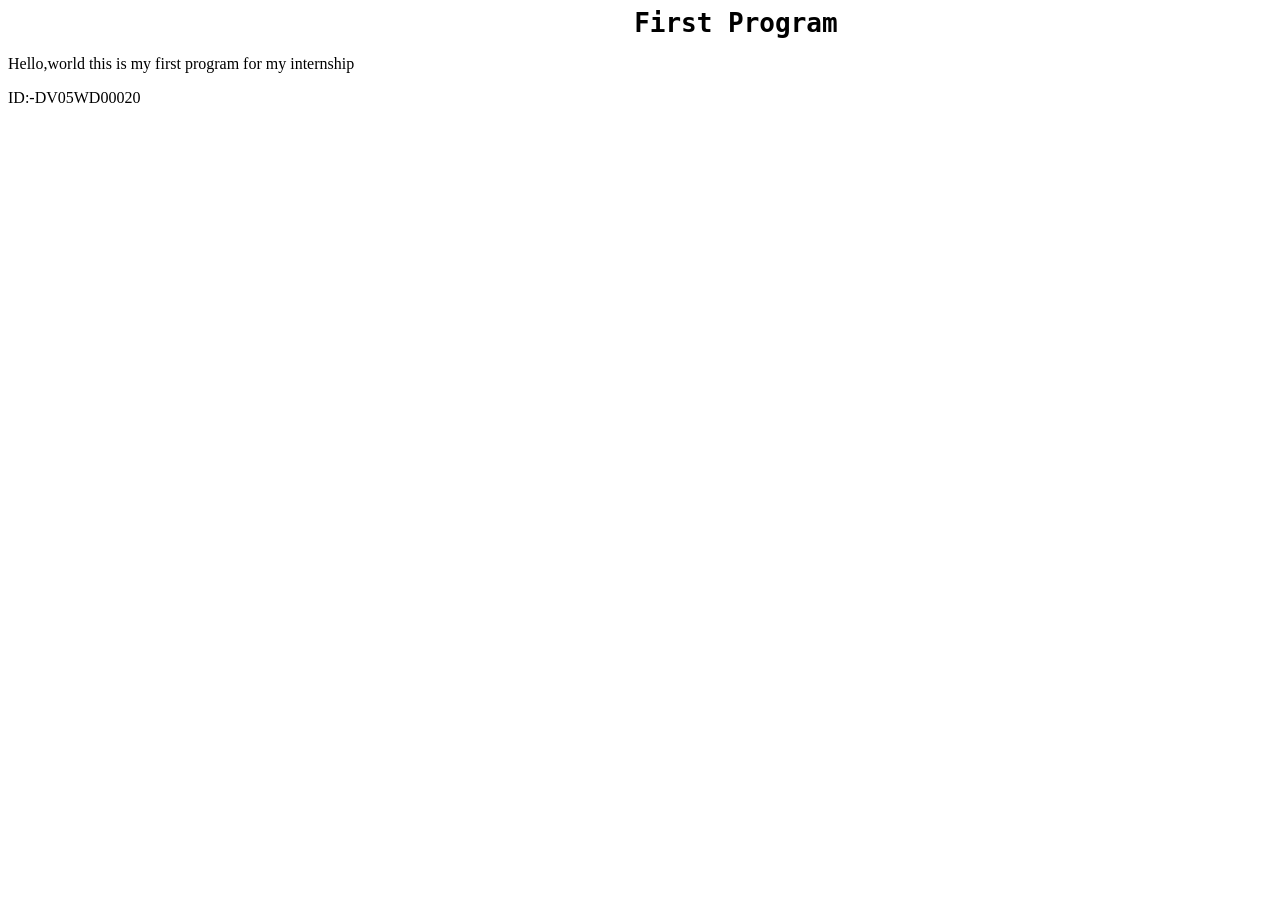
==== index.html @ 04a5b18d "Initial commit" ====
<html>
    <head>
        <title>Hello_World</title>
    </head>
    <body>
        <pre><h1>                                        First Program</h1></pre>
        <p>Hello,world this is my first program for my internship</p>
        <p>ID:-DV05WD00020</p>
    </body>
</html>
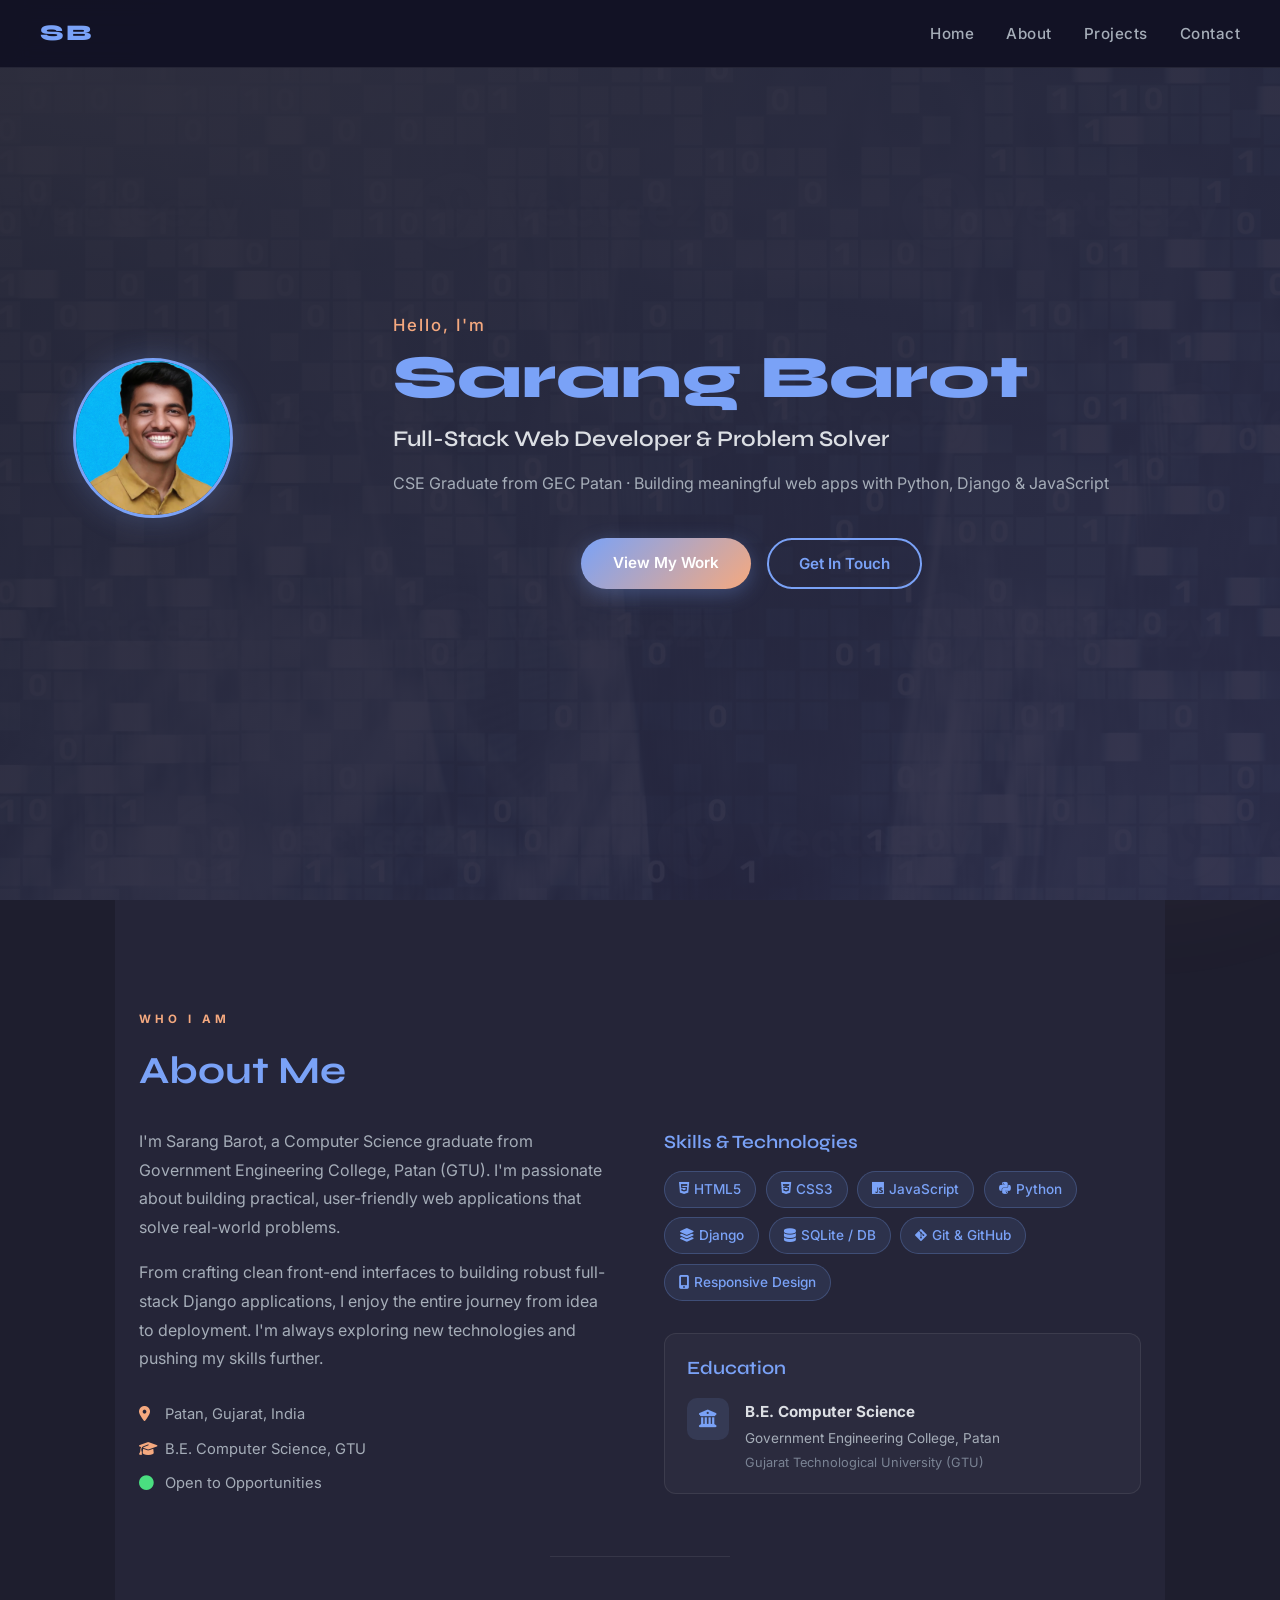
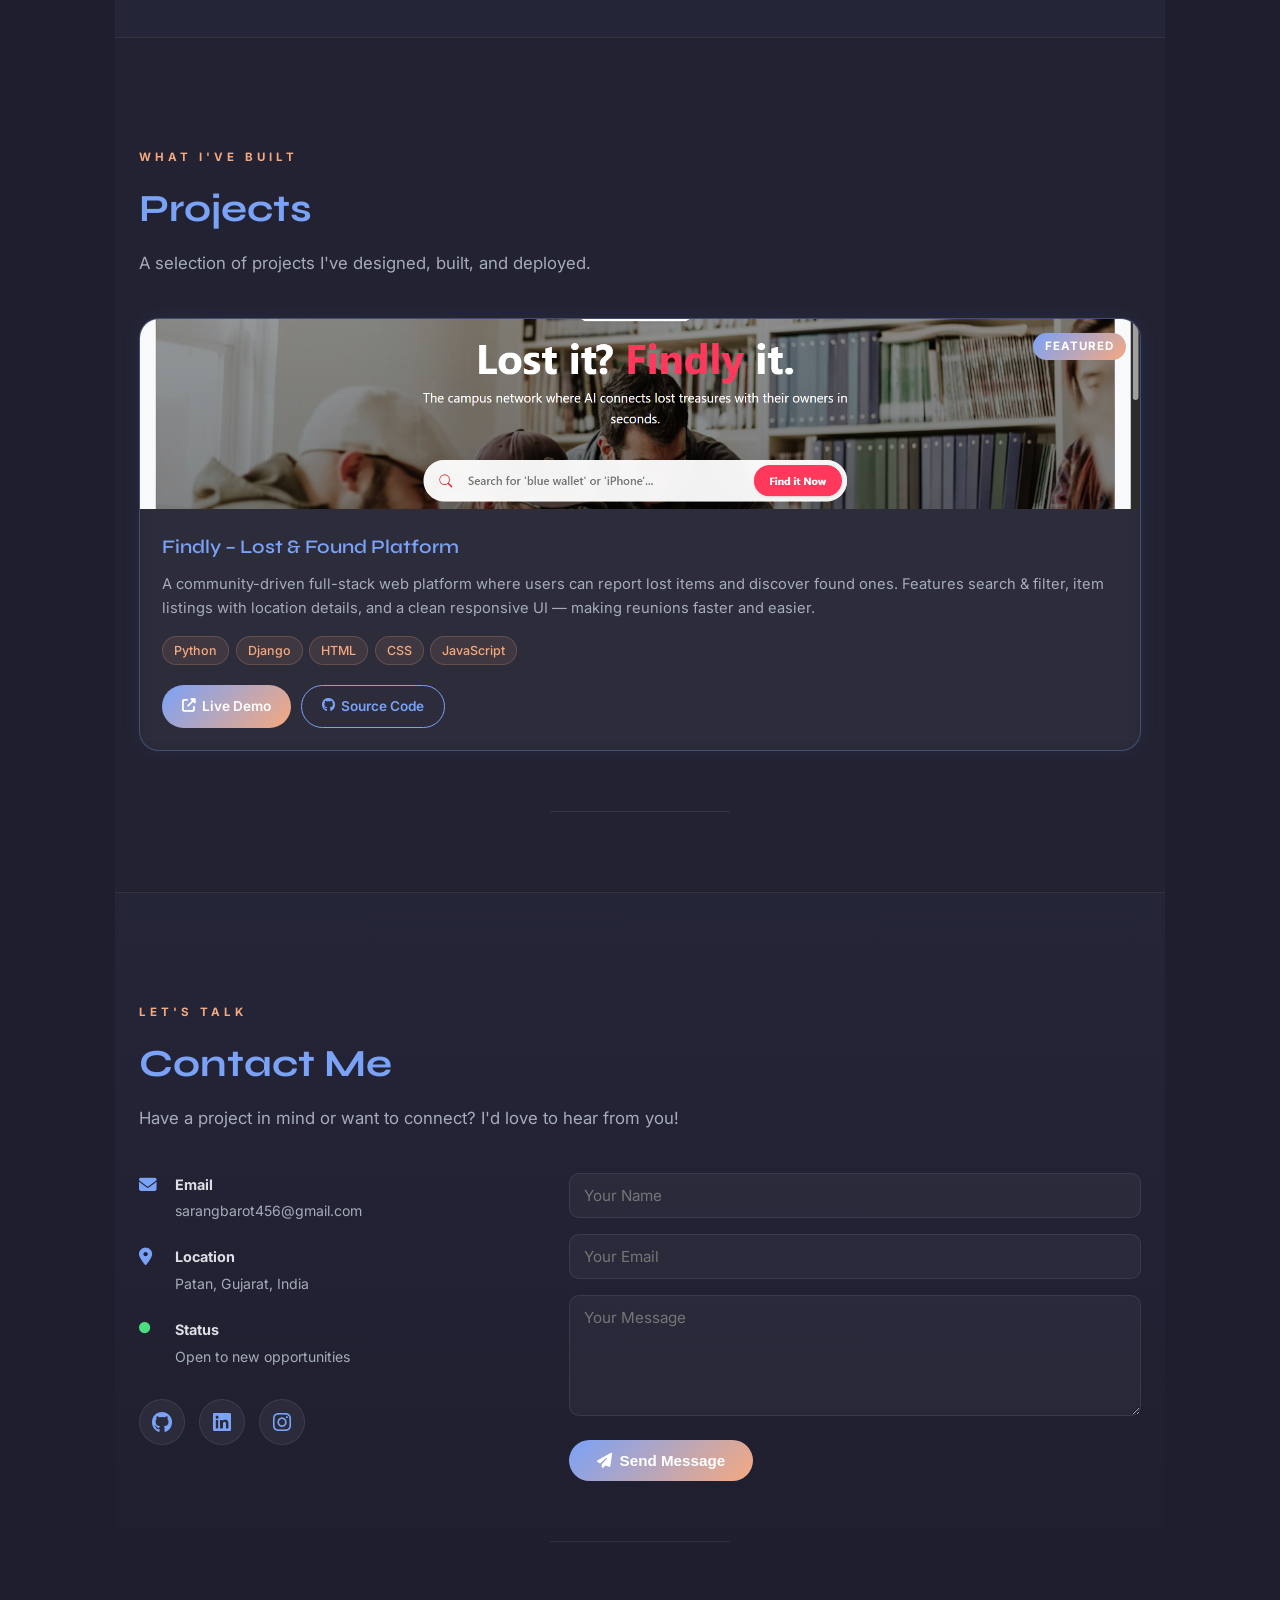
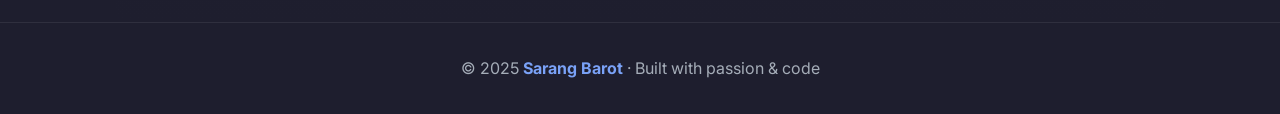
==== commit 69ffb042: "changes other file location" ====
--- a/index.html
+++ b/index.html
@@ -1,10 +1,189 @@
-<html>
-    <head>
-        <title>Hello_World</title>
-    </head>
-    <body>
-        <pre><h1>                                        First Program</h1></pre>
-        <p>Hello,world this is my first program for my internship</p>
-        <p>ID:-DV05WD00020</p>
-    </body>
-</html>+<!DOCTYPE html>
+<html lang="en">
+
+<head>
+  <meta charset="UTF-8" />
+  <meta name="viewport" content="width=device-width, initial-scale=1.0" />
+  <title>Sarang Barot – Web Developer</title>
+  <link rel="stylesheet" href="styles.css" />
+  <link rel="stylesheet" href="https://cdnjs.cloudflare.com/ajax/libs/font-awesome/6.4.0/css/all.min.css">
+  <link href="https://fonts.googleapis.com/css2?family=Syne:wght@400;600;700;800&family=Inter:wght@300;400;500&display=swap" rel="stylesheet">
+</head>
+
+<body>
+
+    <div class="bg-blur-circle-1"></div>
+    <div class="bg-blur-circle-2"></div>
+
+  <!-- NAVBAR -->
+  <header>
+    <div class="nav-brand">SB</div>
+    <nav>
+      <ul>
+        <li><a href="#home">Home</a></li>
+        <li><a href="#about">About</a></li>
+        <li><a href="#projects">Projects</a></li>
+        <li><a href="#contact">Contact</a></li>
+      </ul>
+    </nav>
+  </header>
+
+ <!-- HERO -->
+<!-- HERO SECTION UPDATED -->
+<section id="home" class="bg-hero hero-section">
+  <div class="hero-content">
+    <!-- 1. The Photo -->
+    <img src="images/DP.png" alt="Sarang Barot" class="profile-photo" />
+
+    <!-- 2. The Text Wrapper -->
+    <div class="hero-text-wrapper">
+      <p class="hero-greeting">Hello, I'm</p>
+      <h1>Sarang Barot</h1>
+      <p class="hero-tagline">Full-Stack Web Developer &amp; Problem Solver</p>
+      <p class="hero-sub">CSE Graduate from GEC Patan &middot; Building meaningful web apps with Python, Django &amp; JavaScript</p>
+      <div class="hero-cta">
+        <a href="#projects" class="btn-primary">View My Work</a>
+        <a href="#contact" class="btn-outline">Get In Touch</a>
+      </div>
+    </div>
+  </div>
+</section>
+
+  <!-- ABOUT -->
+  <section id="about" class="bg-dark-alt">
+    <div class="section-label">WHO I AM</div>
+    <h2>About Me</h2>
+    <div class="about-grid">
+      <div class="about-text">
+        <p>
+          I'm Sarang Barot, a Computer Science graduate from Government Engineering College, Patan (GTU). I'm
+          passionate about building practical, user-friendly web applications that solve real-world problems.
+        </p>
+        <p style="margin-top:1rem;">
+          From crafting clean front-end interfaces to building robust full-stack Django applications, I enjoy the
+          entire journey from idea to deployment. I'm always exploring new technologies and pushing my skills further.
+        </p>
+        <div class="about-meta">
+          <span><i class="fas fa-map-marker-alt"></i> Patan, Gujarat, India</span>
+          <span><i class="fas fa-graduation-cap"></i> B.E. Computer Science, GTU</span>
+          <span><i class="fas fa-circle available-dot"></i> Open to Opportunities</span>
+        </div>
+      </div>
+      <div class="skills-side">
+        <h3>Skills &amp; Technologies</h3>
+        <div class="skill-tags">
+          <span class="tag"><i class="fab fa-html5"></i> HTML5</span>
+          <span class="tag"><i class="fab fa-css3-alt"></i> CSS3</span>
+          <span class="tag"><i class="fab fa-js"></i> JavaScript</span>
+          <span class="tag"><i class="fab fa-python"></i> Python</span>
+          <span class="tag"><i class="fas fa-layer-group"></i> Django</span>
+          <span class="tag"><i class="fas fa-database"></i> SQLite / DB</span>
+          <span class="tag"><i class="fab fa-git-alt"></i> Git &amp; GitHub</span>
+          <span class="tag"><i class="fas fa-mobile-alt"></i> Responsive Design</span>
+        </div>
+        <div class="education-box">
+          <h3>Education</h3>
+          <div class="edu-item">
+            <div class="edu-icon"><i class="fas fa-university"></i></div>
+            <div>
+              <strong>B.E. Computer Science</strong>
+              <p>Government Engineering College, Patan</p>
+              <p class="edu-sub">Gujarat Technological University (GTU)</p>
+            </div>
+          </div>
+        </div>
+      </div>
+    </div>
+  </section>
+
+  <!-- PROJECTS -->
+  <section id="projects" class="bg-glass">
+    <div class="section-label">WHAT I'VE BUILT</div>
+    <h2>Projects</h2>
+    <p class="section-sub">A selection of projects I've designed, built, and deployed.</p>
+
+    <div class="project-list">
+
+      <!-- Findly -->
+      <div class="project-card featured">
+        <div class="project-badge">Featured</div>
+        <img src="images/home.png" alt="Findly Lost and Found Platform">
+        <div class="project-body">
+          <h3>Findly &ndash; Lost &amp; Found Platform</h3>
+          <p>A community-driven full-stack web platform where users can report lost items and discover found ones.
+            Features search &amp; filter, item listings with location details, and a clean responsive UI &mdash; making
+            reunions faster and easier.</p>
+          <div class="tech-stack">
+            <span>Python</span>
+            <span>Django</span>
+            <span>HTML</span>
+            <span>CSS</span>
+            <span>JavaScript</span>
+          </div>
+          <div class="project-links">
+            <a href="https://gem-findly.onrender.com/" target="_blank" class="btn">
+              <i class="fas fa-external-link-alt"></i> Live Demo
+            </a>
+            <a href="https://github.com/sarang456/Gem_Findly" target="_blank" class="btn btn-ghost">
+              <i class="fab fa-github"></i> Source Code
+            </a>
+          </div>
+        </div>
+      </div>
+
+    </div>
+  </section>
+
+  <!-- CONTACT -->
+  <section id="contact" class="bg-dark-alt">
+    <div class="section-label">LET'S TALK</div>
+    <h2>Contact Me</h2>
+    <p class="section-sub">Have a project in mind or want to connect? I'd love to hear from you!</p>
+
+    <div class="contact-grid">
+      <div class="contact-info">
+        <div class="contact-item">
+          <i class="fas fa-envelope"></i>
+          <div>
+            <strong>Email</strong>
+            <p>sarangbarot456@gmail.com</p>
+          </div>
+        </div>
+        <div class="contact-item">
+          <i class="fas fa-map-marker-alt"></i>
+          <div>
+            <strong>Location</strong>
+            <p>Patan, Gujarat, India</p>
+          </div>
+        </div>
+        <div class="contact-item">
+          <i class="fas fa-circle available-dot" style="font-size:0.7rem; margin-top:5px;"></i>
+          <div>
+            <strong>Status</strong>
+            <p>Open to new opportunities</p>
+          </div>
+        </div>
+        <div class="social">
+          <a href="https://github.com/sarang456" target="_blank" title="GitHub"><i class="fab fa-github"></i></a>
+          <a href="https://linkedin.com/in/sarang-barot-cs2026/" target="_blank" title="LinkedIn"><i class="fab fa-linkedin"></i></a>
+          <a href="https://instagram.com/sarang_barot_/" target="_blank" title="Instagram"><i class="fab fa-instagram"></i></a>
+        </div>
+      </div>
+
+      <form id="contact-form">
+        <input type="text" name="name" placeholder="Your Name" required />
+        <input type="email" name="email" placeholder="Your Email" required />
+        <textarea name="message" rows="5" placeholder="Your Message" required></textarea>
+        <button type="submit"><i class="fas fa-paper-plane"></i> Send Message</button>
+      </form>
+    </div>
+  </section>
+
+  <footer>
+    <p>&copy; 2025 <strong>Sarang Barot</strong> &middot; Built with passion &amp; code</p>
+  </footer>
+
+  <script src="script.js"></script>
+</body>
+
+</html>
--- a/styles.css
+++ b/styles.css
@@ -0,0 +1,705 @@
+/* ===== RESET & ROOT ===== */
+* {
+  margin: 0;
+  padding: 0;
+  box-sizing: border-box;
+}
+
+html {
+  scroll-behavior: smooth;
+}
+
+:root {
+  --primary: #7aa2f7;
+  --secondary: #f5a97f;
+  --accent: #9ece6a;
+  --bg-dark: #1e1e2e;
+  --bg-alt: #252538;
+  --text-light: #dcdfe4;
+  --text-muted: #a5adb8;
+  --border: rgba(255,255,255,0.08);
+  --shadow: 0 8px 30px rgba(0,0,0,0.3);
+  --font-display: 'Syne', sans-serif;
+  --font-body: 'Inter', 'Segoe UI', sans-serif;
+}
+
+body {
+  font-family: var(--font-body);
+  background-color: var(--bg-dark);
+  color: var(--text-light);
+  line-height: 1.7;
+}
+
+h1, h2, h3 {
+  font-family: var(--font-display);
+}
+
+h1 {
+  font-size: clamp(2.4rem, 6vw, 3.8rem);
+  color: var(--primary);
+  font-weight: 800;
+  line-height: 1.1;
+}
+
+h2 {
+  font-size: clamp(1.6rem, 4vw, 2.4rem);
+  color: var(--primary);
+  font-weight: 700;
+  margin-bottom: 0.5rem;
+}
+
+h3 {
+  color: var(--primary);
+  font-weight: 600;
+  margin-bottom: 0.75rem;
+}
+
+p { font-size: 1rem; }
+
+a {
+  color: var(--primary);
+  text-decoration: none;
+  transition: color 0.3s;
+}
+a:hover { color: var(--secondary); }
+ul { list-style: none; }
+
+/* ===== HEADER / NAV ===== */
+header {
+  background: rgba(17, 17, 35, 0.92);
+  backdrop-filter: blur(12px);
+  padding: 0.9rem 2.5rem;
+  position: fixed;
+  top: 0; left: 0;
+  width: 100%;
+  z-index: 1000;
+  display: flex;
+  justify-content: space-between;
+  align-items: center;
+  border-bottom: 1px solid var(--border);
+}
+
+.nav-brand {
+  font-family: var(--font-display);
+  font-weight: 800;
+  font-size: 1.4rem;
+  color: var(--primary);
+  letter-spacing: 2px;
+}
+
+nav ul {
+  display: flex;
+  gap: 2rem;
+}
+
+nav ul li a {
+  color: var(--text-muted);
+  font-weight: 500;
+  font-size: 0.95rem;
+  letter-spacing: 0.5px;
+  transition: color 0.3s;
+}
+nav ul li a:hover { color: var(--primary); }
+
+/* ===== SECTION SHARED ===== */
+section {
+  padding: 110px 24px 80px;
+  max-width: 1050px;
+  margin: auto;
+  position: relative;
+  animation: sectionFadeIn 0.9s ease both;
+  opacity: 0;
+}
+
+.section-label {
+  font-size: 0.72rem;
+  font-weight: 700;
+  letter-spacing: 4px;
+  color: var(--secondary);
+  margin-bottom: 0.5rem;
+  text-transform: uppercase;
+}
+
+.section-sub {
+  color: var(--text-muted);
+  margin-bottom: 2.5rem;
+  font-size: 1.05rem;
+}
+
+section::after {
+  content: "";
+  display: block;
+  height: 1px;
+  background: var(--border);
+  margin: 60px auto 0;
+  max-width: 180px;
+}
+
+/* ===== ANIMATIONS ===== */
+@keyframes fadeInUp {
+  from { transform: translateY(30px); opacity: 0; }
+  to   { transform: translateY(0);    opacity: 1; }
+}
+
+@keyframes sectionFadeIn {
+  from { transform: translateY(50px); opacity: 0; }
+  to   { transform: translateY(0);    opacity: 1; }
+}
+
+/* ===== HERO ===== */
+.hero-section {
+  min-height: 100vh;
+  display: flex;
+  align-items: center;
+  justify-content: center;
+  padding-top: 80px;
+  max-width: 100%;
+}
+
+.bg-hero {
+  background: linear-gradient(to bottom right, rgba(30,30,46,0.93), rgba(42,42,70,0.93)),
+    url('../images/hero-bg.jpg') no-repeat center/cover;
+}
+
+.hero-content {
+  max-width: 1100px; /* Increased to give side-by-side more room */
+  margin: auto;
+  display: flex;
+  align-items: center; /* Vertically centers photo and text */
+  gap: 10rem; /* Space between photo and text */
+  text-align: left; /* Align text to the left */
+  animation: fadeInUp 1.2s ease both;
+}
+
+.hero-text-area {
+  flex: 1; /* Takes up slightly more space than the image */
+}
+
+.hero-image-area {
+  flex: 0.8;
+  display: flex;
+  justify-content: center;
+}
+
+/* Adjust the photo - remove the margin-bottom you had for centering */
+.profile-photo {
+  width: 280px; /* Slightly larger for the side-layout */
+  height: 280px;
+  border-radius: 50%;
+  object-fit: cover;
+  border: 4px solid var(--primary);
+  box-shadow: 0 0 40px rgba(122, 162, 247, 0.2);
+  margin-bottom: 0; /* Removed margin-bottom since it's now side-by-side */
+  flex-shrink: 0; /* Prevents the photo from squishing */ 
+}
+
+/* Adjust buttons to align left */
+.hero-cta {
+  justify-content: flex-start;
+}
+
+/* RESPONSIVE: Stack them back on mobile */
+@media (max-width: 900px) {
+  .hero-content.split-layout {
+    flex-direction: column; /* Text on top, image below (or vice versa) */
+    text-align: center;
+    gap: 2rem;
+  }
+  
+  .hero-cta {
+    justify-content: center;
+  }
+
+  .profile-photo {
+    width: 200px;
+    height: 200px;
+  }
+}
+
+.hero-greeting {
+  font-size: 1.05rem;
+  color: var(--secondary);
+  letter-spacing: 2px;
+  margin-bottom: 0.4rem;
+  font-weight: 500;
+}
+
+.hero-tagline {
+  font-family: var(--font-display);
+  font-size: clamp(1.1rem, 3vw, 1.4rem);
+  color: var(--text-light);
+  font-weight: 600;
+  margin: 0.5rem 0 0.75rem;
+}
+
+.hero-sub {
+  font-size: 1rem;
+  color: var(--text-muted);
+  margin-bottom: 2.5rem;
+  line-height: 1.7;
+}
+
+.profile-photo {
+  width: 160px;
+  height: 160px;
+  border-radius: 50%;
+  object-fit: cover;
+  border: 3px solid var(--primary);
+  box-shadow: 0 0 30px rgba(122, 162, 247, 0.25);
+  margin-bottom: 1.5rem;
+}
+
+.hero-cta {
+  display: flex;
+  gap: 1rem;
+  justify-content: center;
+  flex-wrap: wrap;
+}
+
+.btn-primary {
+  background: linear-gradient(135deg, var(--primary), var(--secondary));
+  color: #fff;
+  padding: 12px 32px;
+  border-radius: 50px;
+  font-weight: 600;
+  font-size: 0.95rem;
+  transition: transform 0.3s, box-shadow 0.3s;
+  box-shadow: 0 5px 20px rgba(122,162,247,0.3);
+  position: relative;
+  overflow: hidden;
+  z-index: 1;
+}
+.btn-primary:hover {
+  transform: translateY(-3px);
+  box-shadow: 0 10px 30px rgba(122,162,247,0.4);
+  color: #fff;
+}
+
+.btn-primary::after {
+  content: "";
+  position: absolute;
+  top: -50%;
+  left: -60%;
+  width: 50px;
+  height: 200%;
+  background: rgba(255, 255, 255, 0.2);
+  transform: rotate(25deg);
+  transition: all 0.5s;
+  z-index: -1;
+}
+
+.btn-primary:hover::after {
+  left: 120%;
+}
+
+.btn-outline {
+  border: 2px solid var(--primary);
+  color: var(--primary);
+  padding: 11px 30px;
+  border-radius: 50px;
+  font-weight: 600;
+  font-size: 0.95rem;
+  transition: all 0.3s;
+}
+.btn-outline:hover {
+  background: var(--primary);
+  color: #1e1e2e;
+  transform: translateY(-3px);
+}
+
+/* ===== ABOUT ===== */
+.bg-dark-alt { background-color: #252538; }
+
+.about-grid {
+  display: grid;
+  grid-template-columns: 1fr 1fr;
+  gap: 3rem;
+  align-items: start;
+  margin-top: 1.5rem;
+}
+
+.about-text p { color: var(--text-muted); line-height: 1.8; }
+
+.about-meta {
+  display: flex;
+  flex-direction: column;
+  gap: 0.6rem;
+  margin-top: 1.8rem;
+}
+
+.about-meta span {
+  display: flex;
+  align-items: center;
+  gap: 0.6rem;
+  font-size: 0.92rem;
+  color: var(--text-muted);
+}
+
+.about-meta i {
+  color: var(--secondary);
+  width: 16px;
+}
+
+.available-dot { color: #4ade80 !important; }
+
+/* SKILLS */
+.skill-tags {
+  display: flex;
+  flex-wrap: wrap;
+  gap: 0.6rem;
+  margin-bottom: 2rem;
+}
+
+.tag {
+  background: rgba(122,162,247,0.1);
+  border: 1px solid rgba(122,162,247,0.25);
+  color: var(--primary);
+  padding: 6px 14px;
+  border-radius: 20px;
+  font-size: 0.85rem;
+  font-weight: 500;
+  display: flex;
+  align-items: center;
+  gap: 5px;
+  transition: background 0.3s, transform 0.2s;
+}
+.tag:hover {
+  background: rgba(122,162,247,0.2);
+  transform: translateY(-2px);
+}
+
+/* EDUCATION */
+.education-box {
+  background: rgba(255,255,255,0.03);
+  border: 1px solid var(--border);
+  border-radius: 12px;
+  padding: 1.2rem 1.4rem;
+  margin-top: 0.5rem;
+}
+
+.edu-item {
+  display: flex;
+  gap: 1rem;
+  align-items: flex-start;
+  margin-top: 0.8rem;
+}
+
+.edu-icon {
+  width: 42px;
+  height: 42px;
+  background: rgba(122,162,247,0.12);
+  border-radius: 10px;
+  display: flex;
+  align-items: center;
+  justify-content: center;
+  color: var(--primary);
+  flex-shrink: 0;
+  font-size: 1.1rem;
+}
+
+.edu-item strong { color: var(--text-light); font-size: 0.95rem; }
+.edu-item p { color: var(--text-muted); font-size: 0.85rem; margin-top: 2px; }
+.edu-sub { color: #7a8394 !important; font-size: 0.8rem !important; }
+
+/* ===== PROJECTS ===== */
+.bg-glass {
+  background: rgba(255,255,255,0.02);
+  backdrop-filter: blur(4px);
+  border-top: 1px solid var(--border);
+  border-bottom: 1px solid var(--border);
+}
+
+.project-list {
+  display: grid;
+  grid-template-columns: repeat(auto-fit, minmax(290px, 1fr));
+  gap: 28px;
+  margin-top: 1rem;
+}
+
+.project-card {
+  background: rgba(255, 255, 255, 0.03);
+  backdrop-filter: blur(10px);
+  /* Thin, semi-transparent border creates a "glass" edge */
+  border: 1px solid rgba(255, 255, 255, 0.1);
+  border-radius: 20px; /* Softer corners */
+  transition: all 0.4s cubic-bezier(0.175, 0.885, 0.32, 1.275);
+  overflow: hidden;
+  position: relative;
+}
+
+.project-card:hover {
+  transform: translateY(-12px) scale(1.02);
+  border-color: var(--primary);
+  /* A glow that matches your primary color */
+  box-shadow: 0 20px 40px rgba(0, 0, 0, 0.4), 0 0 20px rgba(122, 162, 247, 0.2);
+}
+
+.project-card.featured {
+  border-color: rgba(122,162,247,0.3);
+  box-shadow: 0 0 20px rgba(122,162,247,0.08);
+}
+
+.project-badge {
+  position: absolute;
+  top: 14px; right: 14px;
+  background: linear-gradient(135deg, var(--primary), var(--secondary));
+  color: #fff;
+  font-size: 0.72rem;
+  font-weight: 700;
+  letter-spacing: 1px;
+  text-transform: uppercase;
+  padding: 4px 12px;
+  border-radius: 20px;
+}
+
+.project-card img {
+  width: 100%;
+  height: 190px;
+  object-fit: cover;
+  display: block;
+}
+
+.project-body {
+  padding: 1.4rem;
+}
+
+.project-body h3 {
+  font-size: 1.2rem;
+  margin-bottom: 0.5rem;
+}
+
+.project-body p {
+  font-size: 0.92rem;
+  color: var(--text-muted);
+  line-height: 1.65;
+  margin-bottom: 1rem;
+}
+
+.tech-stack {
+  display: flex;
+  flex-wrap: wrap;
+  gap: 0.4rem;
+  margin-bottom: 1.2rem;
+}
+
+.tech-stack span {
+  background: rgba(245,169,127,0.1);
+  border: 1px solid rgba(245,169,127,0.2);
+  color: var(--secondary);
+  padding: 3px 11px;
+  border-radius: 20px;
+  font-size: 0.78rem;
+  font-weight: 500;
+}
+
+.project-links {
+  display: flex;
+  gap: 0.6rem;
+  flex-wrap: wrap;
+}
+
+.btn {
+  display: inline-flex;
+  align-items: center;
+  gap: 6px;
+  padding: 9px 20px;
+  background: linear-gradient(135deg, var(--primary), var(--secondary));
+  color: #fff;
+  border-radius: 30px;
+  font-size: 0.85rem;
+  font-weight: 600;
+  transition: transform 0.3s, box-shadow 0.3s;
+}
+.btn:hover { transform: scale(1.05); color: #fff; box-shadow: 0 5px 15px rgba(0,0,0,0.2); }
+
+.btn-ghost {
+  background: transparent;
+  border: 1px solid var(--primary);
+  color: var(--primary);
+}
+.btn-ghost:hover { background: rgba(122,162,247,0.1); color: var(--primary); }
+
+/* ===== CONTACT ===== */
+#contact.bg-dark-alt {
+  background: linear-gradient(to top, #1e1e2e, #252538);
+}
+
+.contact-grid {
+  display: grid;
+  grid-template-columns: 1fr 1.5fr;
+  gap: 3rem;
+  margin-top: 1.5rem;
+  align-items: start;
+}
+
+.contact-info {
+  display: flex;
+  flex-direction: column;
+  gap: 1.4rem;
+}
+
+.contact-item {
+  display: flex;
+  gap: 1rem;
+  align-items: flex-start;
+}
+
+.contact-item i {
+  color: var(--primary);
+  font-size: 1.1rem;
+  margin-top: 3px;
+  width: 20px;
+}
+
+.contact-item strong { color: var(--text-light); font-size: 0.9rem; display: block; }
+.contact-item p { color: var(--text-muted); font-size: 0.88rem; margin-top: 2px; }
+
+form input,
+form textarea {
+  width: 100%;
+  padding: 12px 14px;
+  margin-bottom: 1rem;
+  border: 1px solid var(--border);
+  border-radius: 10px;
+  background: rgba(255,255,255,0.04);
+  color: var(--text-light);
+  font-family: var(--font-body);
+  font-size: 0.95rem;
+  transition: border-color 0.3s;
+  outline: none;
+}
+
+form input:focus,
+form textarea:focus {
+  border-color: var(--primary);
+  background: rgba(122,162,247,0.05);
+}
+
+form button {
+  background: linear-gradient(135deg, var(--primary), var(--secondary));
+  color: #fff;
+  padding: 12px 28px;
+  border: none;
+  border-radius: 30px;
+  font-size: 0.95rem;
+  font-weight: 600;
+  cursor: pointer;
+  display: inline-flex;
+  align-items: center;
+  gap: 8px;
+  transition: transform 0.3s, box-shadow 0.3s;
+}
+form button:hover {
+  transform: translateY(-2px);
+  box-shadow: 0 8px 20px rgba(122,162,247,0.3);
+}
+
+/* SOCIAL */
+.social {
+  display: flex;
+  gap: 14px;
+  margin-top: 0.5rem;
+}
+
+.social a {
+  width: 46px;
+  height: 46px;
+  display: flex;
+  align-items: center;
+  justify-content: center;
+  font-size: 1.3rem;
+  background: rgba(255,255,255,0.05);
+  border: 1px solid var(--border);
+  border-radius: 50%;
+  color: var(--primary);
+  transition: transform 0.3s, background 0.3s;
+}
+.social a:hover {
+  color: var(--secondary);
+  background: rgba(255,255,255,0.1);
+  transform: scale(1.2) translateY(-3px);
+}
+
+/* ===== FOOTER ===== */
+footer {
+  text-align: center;
+  padding: 2rem 1rem;
+  color: var(--text-muted);
+  font-size: 0.88rem;
+  border-top: 1px solid var(--border);
+}
+
+footer strong { color: var(--primary); }
+
+/* ===== RESPONSIVE ===== */
+@media (max-width: 768px) {
+  header { padding: 0.8rem 1.2rem; }
+
+  nav ul { gap: 1.2rem; }
+  nav ul li a { font-size: 0.85rem; }
+
+  .about-grid,
+  .contact-grid { grid-template-columns: 1fr; gap: 2rem; }
+
+  .project-list { grid-template-columns: 1fr; }
+
+  .hero-content { padding: 0 1rem; }
+
+  section { padding: 90px 16px 60px; }
+}
+
+.bg-blur-circle-1, .bg-blur-circle-2 {
+  position: fixed;
+  width: 400px;
+  height: 400px;
+  border-radius: 50%;
+  filter: blur(100px);
+  z-index: -1;
+  opacity: 0.15;
+  pointer-events: none;
+}
+
+.bg-blur-circle-1 {
+  background: var(--primary);
+  top: -10%;
+  left: -10%;
+  animation: float 20s infinite alternate;
+}
+
+.bg-blur-circle-2 {
+  background: var(--secondary);
+  bottom: 10%;
+  right: -5%;
+  animation: float 25s infinite alternate-reverse;
+}
+
+@keyframes float {
+  from { transform: translate(0, 0); }
+  to { transform: translate(100px, 50px); }
+}
+
+
+/* Custom Scrollbar */
+::-webkit-scrollbar {
+  width: 10px;
+}
+
+::-webkit-scrollbar-track {
+  background: var(--bg-dark);
+}
+
+::-webkit-scrollbar-thumb {
+  background: #3b4261; /* Subtle blue-grey */
+  border-radius: 10px;
+  border: 2px solid var(--bg-dark);
+}
+
+::-webkit-scrollbar-thumb:hover {
+  background: var(--primary);
+}
+
+/* Selection Color */
+::selection {
+  background: var(--primary);
+  color: var(--bg-dark);
+}
